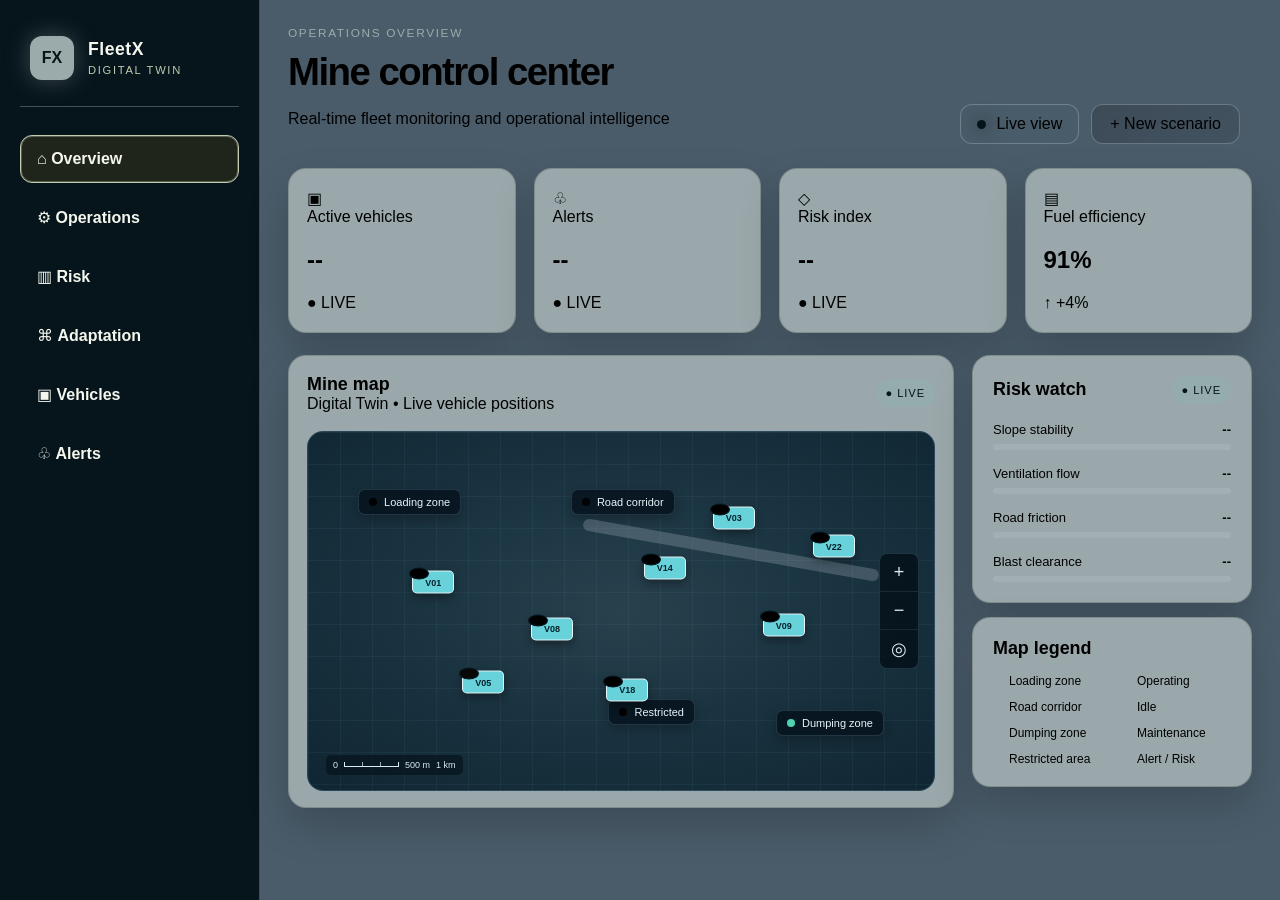
==== index.html @ a25a0de4 "Initial commit" ====
<!DOCTYPE html>
<html lang="en">

<head>
    <meta charset="UTF-8">
    <meta name="viewport" content="width=device-width, initial-scale=1.0">

    <title>FleetX | Mine Control Center</title>

    <link rel="stylesheet" href="css/style.css">
</head>

<body>

<div class="app">

    <!-- =====================================================
         SIDEBAR
    ====================================================== -->

    <aside class="sidebar">

        <div class="brand">

            <div class="logo">
                FX
            </div>

            <div class="brand-text">
                <h2>FleetX</h2>
                <span>DIGITAL TWIN</span>
            </div>

        </div>


        <nav class="sidebar-nav">

            <a href="index.html" class="nav-item active">
                <span>⌂</span>
                <strong>Overview</strong>
            </a>

            <a href="pages/operations.html" class="nav-item">
                <span>⚙</span>
                <strong>Operations</strong>
            </a>

            <a href="pages/risk.html" class="nav-item">
                <span>▥</span>
                <strong>Risk</strong>
            </a>

            <a href="pages/adaptation.html" class="nav-item">
                <span>⌘</span>
                <strong>Adaptation</strong>
            </a>

            <a href="pages/vehicles.html" class="nav-item">
                <span>▣</span>
                <strong>Vehicles</strong>
            </a>

            <a href="pages/alerts.html" class="nav-item">
                <span>♧</span>
                <strong>Alerts</strong>
            </a>

        </nav>

    </aside>


    <!-- =====================================================
         MAIN
    ====================================================== -->

    <main class="main-content">

        <!-- HEADER -->

        <header class="top-header">

            <div class="page-title">

                <div class="eyebrow">
                    OPERATIONS OVERVIEW
                </div>

                <h1>
                    Mine control center
                </h1>

                <p>
                    Real-time fleet monitoring and operational intelligence
                </p>

            </div>


            <div class="header-actions">

                <button class="live-btn">
                    <span class="live-dot"></span>
                    Live view
                </button>

                <button class="scenario-btn">
                    + New scenario
                </button>

                <div class="time-card">

                    <span class="clock-icon"></span>

                </div>

            </div>

        </header>


        <!-- =====================================================
             KPI CARDS
        ====================================================== -->

        <section class="kpi-grid">


            <!-- ACTIVE VEHICLES -->

            <div class="kpi-card">

                <div class="kpi-icon vehicle-kpi">
                    ▣
                </div>

                <div class="kpi-content">

                    <span class="kpi-label">
                        Active vehicles
                    </span>

                    <h2 id="vehicleCount">
                        --
                    </h2>

                    <span class="live-pill green">
                        ● LIVE
                    </span>

                </div>

                <div class="mini-chart vehicle-chart"></div>

            </div>


            <!-- ALERTS -->

            <div class="kpi-card">

                <div class="kpi-icon alert-kpi">
                    ♧
                </div>

                <div class="kpi-content">

                    <span class="kpi-label">
                        Alerts
                    </span>

                    <h2 id="alertCount">
                        --
                    </h2>

                    <span class="live-pill orange">
                        ● LIVE
                    </span>

                </div>

                <div class="mini-chart alert-chart"></div>

            </div>


            <!-- RISK -->

            <div class="kpi-card">

                <div class="kpi-icon risk-kpi">
                    ◇
                </div>

                <div class="kpi-content">

                    <span class="kpi-label">
                        Risk index
                    </span>

                    <h2 id="riskIndex">
                        --
                    </h2>

                    <span class="live-pill blue">
                        ● LIVE
                    </span>

                </div>

                <div class="mini-chart risk-chart"></div>

            </div>


            <!-- FUEL -->

            <div class="kpi-card">

                <div class="kpi-icon fuel-kpi">
                    ▤
                </div>

                <div class="kpi-content">

                    <span class="kpi-label">
                        Fuel efficiency
                    </span>

                    <h2>
                        91%
                    </h2>

                    <span class="fuel-change">
                        ↑ +4%
                    </span>

                </div>

                <div class="mini-chart fuel-chart"></div>

            </div>

        </section>


        <!-- =====================================================
             MAIN DASHBOARD
        ====================================================== -->

        <section class="main-dashboard">


            <!-- =================================================
                 MINE MAP
            ================================================== -->

            <div class="dashboard-card map-card">

                <div class="card-header">

                    <div>
                        <h2>Mine map</h2>
                        <span class="card-subtitle">
                            Digital Twin • Live vehicle positions
                        </span>
                    </div>

                    <span class="status-pill">
                        ● LIVE
                    </span>

                </div>


                <div class="mine-map">


                    <!-- REAL MINE IMAGE -->

                    <div class="mine-map-image"></div>


                    <!-- DARK OVERLAY -->

                    <div class="mine-map-overlay"></div>


                    <!-- LOADING ZONE -->

                    <div class="map-area loading-area">

                        <div class="area-circle"></div>

                        <div class="area-label">
                            <span></span>
                            Loading zone
                        </div>

                    </div>


                    <!-- ROAD CORRIDOR -->

                    <div class="map-area road-area">

                        <div class="road-outline"></div>

                        <div class="area-label">
                            <span></span>
                            Road corridor
                        </div>

                    </div>


                    <!-- RESTRICTED -->

                    <div class="map-area restricted-area">

                        <div class="area-circle"></div>

                        <div class="area-label">
                            <span></span>
                            Restricted
                        </div>

                    </div>


                    <!-- DUMPING -->

                    <div class="map-area dumping-area">

                        <div class="area-circle"></div>

                        <div class="area-label">
                            <span></span>
                            Dumping zone
                        </div>

                    </div>


                    <!-- =========================================
                         VEHICLES
                    ========================================== -->

                    <div class="mine-vehicle vehicle-1">
                        <span class="vehicle-status operating"></span>
                        V01
                    </div>

                    <div class="mine-vehicle vehicle-2">
                        <span class="vehicle-status danger"></span>
                        V08
                    </div>

                    <div class="mine-vehicle vehicle-3">
                        <span class="vehicle-status idle"></span>
                        V14
                    </div>

                    <div class="mine-vehicle vehicle-4">
                        <span class="vehicle-status operating"></span>
                        V03
                    </div>

                    <div class="mine-vehicle vehicle-5">
                        <span class="vehicle-status maintenance"></span>
                        V05
                    </div>

                    <div class="mine-vehicle vehicle-6">
                        <span class="vehicle-status operating"></span>
                        V09
                    </div>

                    <div class="mine-vehicle vehicle-7">
                        <span class="vehicle-status operating"></span>
                        V18
                    </div>

                    <div class="mine-vehicle vehicle-8">
                        <span class="vehicle-status danger"></span>
                        V22
                    </div>


                    <!-- MAP CONTROLS -->

                    <div class="map-controls">

                        <button>+</button>

                        <button>−</button>

                        <button>◎</button>

                    </div>


                    <!-- SCALE -->

                    <div class="map-scale">

                        <span>0</span>

                        <div class="scale-line">
                            <i></i>
                            <i></i>
                            <i></i>
                        </div>

                        <span>500 m</span>
                        <span>1 km</span>

                    </div>

                </div>

            </div>


            <!-- =================================================
                 RIGHT SIDE
            ================================================== -->

            <div class="right-column">


                <!-- RISK WATCH -->

                <div class="dashboard-card risk-watch-card">

                    <div class="card-header">

                        <h2>
                            Risk watch
                        </h2>

                        <span class="status-pill">
                            ● LIVE
                        </span>

                    </div>


                    <!-- SLOPE -->

                    <div class="risk-item">

                        <div class="risk-title">

                            <span>
                                Slope stability
                            </span>

                            <strong id="slopeValue">
                                --
                            </strong>

                        </div>

                        <div class="risk-progress">
                            <span
                                id="slopeBar"
                                class="risk-fill green-fill">
                            </span>
                        </div>

                    </div>


                    <!-- VENTILATION -->

                    <div class="risk-item">

                        <div class="risk-title">

                            <span>
                                Ventilation flow
                            </span>

                            <strong id="ventilationValue">
                                --
                            </strong>

                        </div>

                        <div class="risk-progress">
                            <span
                                id="ventilationBar"
                                class="risk-fill blue-fill">
                            </span>
                        </div>

                    </div>


                    <!-- ROAD -->

                    <div class="risk-item">

                        <div class="risk-title">

                            <span>
                                Road friction
                            </span>

                            <strong id="frictionValue">
                                --
                            </strong>

                        </div>

                        <div class="risk-progress">
                            <span
                                id="frictionBar"
                                class="risk-fill yellow-fill">
                            </span>
                        </div>

                    </div>


                    <!-- BLAST -->

                    <div class="risk-item">

                        <div class="risk-title">

                            <span>
                                Blast clearance
                            </span>

                            <strong id="blastValue">
                                --
                            </strong>

                        </div>

                        <div class="risk-progress">
                            <span
                                id="blastBar"
                                class="risk-fill green-fill">
                            </span>
                        </div>

                    </div>

                </div>


                <!-- =================================================
                     LEGEND
                ================================================== -->

                <div class="dashboard-card legend-card">

                    <div class="card-header">

                        <h2>
                            Map legend
                        </h2>

                    </div>


                    <div class="legend-grid">


                        <div class="legend-item">
                            <span class="legend-dot loading-dot"></span>
                            Loading zone
                        </div>

                        <div class="legend-item">
                            <span class="legend-dot operating-dot"></span>
                            Operating
                        </div>


                        <div class="legend-item">
                            <span class="legend-dot road-dot"></span>
                            Road corridor
                        </div>

                        <div class="legend-item">
                            <span class="legend-dot idle-dot"></span>
                            Idle
                        </div>


                        <div class="legend-item">
                            <span class="legend-dot dumping-dot"></span>
                            Dumping zone
                        </div>

                        <div class="legend-item">
                            <span class="legend-dot maintenance-dot"></span>
                            Maintenance
                        </div>


                        <div class="legend-item">
                            <span class="legend-dot restricted-dot"></span>
                            Restricted area
                        </div>

                        <div class="legend-item">
                            <span class="legend-dot danger-dot"></span>
                            Alert / Risk
                        </div>

                    </div>

                </div>

            </div>

        </section>

    </main>

</div>


<script src="js/dashboard.js"></script>

</body>
</html>
---- css/style.css ----
:root {
  --bg: #4a5c6a;
  --bg-2: #ccd0cf;
  --panel: #9BA8AB;
  --panel-soft: #9BA8AB;
  --sidebar: #06141b;
  --chart: #253745;
  --border: rgba(201, 216, 224, 0.3);
  --text: #000000;
  --muted: #9babab;
  --accent: #06141b;
  --accent-2: #4a5c6a;
  --warning: #9babab;
  --danger: #253745;
  --button: #9BA8AB;
  --shadow: rgba(0, 0, 0, 0.28);
}

* {
  box-sizing: border-box;
}

html, body {
  margin: 0;
  min-height: 100%;
  font-family: "Segoe UI", Tahoma, sans-serif;
  background: var(--bg);
  color: var(--text);
}

body {
  min-height: 100vh;
}

button, a {
  font: inherit;
}

button {
  background: var(--button);
  color: #ffffff;
  border: 1px solid var(--border);
}

.app {
  display: flex;
  min-height: 100vh;
}

.sidebar {
  width: 260px;
  background: #06141b;
  border-right: 1px solid var(--border);
  padding: 28px 20px;
}

.brand {
  display: flex;
  align-items: center;
  gap: 14px;
  padding: 8px 10px 26px;
  border-bottom: 1px solid var(--border);
}

.logo {
  width: 44px;
  height: 44px;
  border-radius: 12px;
  background: #9babab;
  display: grid;
  place-items: center;
  font-weight: 800;
  color: #06141b;
  box-shadow: 0 0 25px rgba(155, 171, 171, 0.38);
}

.brand-text h2 {
  font-size: 1.1rem;
  margin: 0;
  letter-spacing: 0.03em;
}

.brand-text span {
  color: var(--muted);
  font-size: 0.7rem;
  letter-spacing: 0.15em;
}

.sidebar-nav {
  display: flex;
  flex-direction: column;
  gap: 10px;
  padding-top: 28px;
}

.nav-item {
  display: block;
  text-decoration: none;
  color: var(--text);
  padding: 14px 16px;
  border-radius: 12px;
  background: transparent;
  border: 1px solid transparent;
  transition: 0.2s ease;
  font-weight: 500;
}

.nav-item:hover, .nav-item.active {
  background: rgba(155, 171, 171, 0.12);
  border-color: rgba(201, 216, 224, 0.24);
  box-shadow: inset 0 0 0 1px rgba(201, 216, 224, 0.12);
}

.main-content {
  flex: 1;
  padding: 26px 28px 34px;
}

.top-header {
  display: flex;
  align-items: end;
  justify-content: space-between;
  gap: 18px;
  margin-bottom: 24px;
}

.eyebrow {
  font-size: 0.74rem;
  letter-spacing: 0.14em;
  color: var(--muted);
  margin-bottom: 10px;
  text-transform: uppercase;
}

.page-title h1 {
  margin: 0;
  font-size: clamp(2rem, 3vw, 3rem);
  letter-spacing: -0.04em;
}

.header-actions {
  display: flex;
  align-items: center;
  gap: 12px;
}

.live-btn, .scenario-btn {
  border: 1px solid var(--border);
  border-radius: 12px;
  cursor: pointer;
  color: var(--text);
  transition: 0.2s ease;
}

.live-btn {
  display: inline-flex;
  align-items: center;
  gap: 10px;
  background: rgba(74, 92, 106, 0.9);
  padding: 10px 16px;
}

.live-dot {
  width: 9px;
  height: 9px;
  border-radius: 50%;
  background: var(--accent);
  box-shadow: 0 0 18px rgba(0, 0, 0, 0.7);
  display: inline-block;
}

.live-btn.active {
  background: rgba(0, 0, 0, 0.12);
  border-color: rgba(0, 0, 0, 0.35);
}

.scenario-btn {
  background: linear-gradient(135deg, rgba(0, 0, 0, 0.18), rgba(0, 0, 0, 0.1));
  padding: 10px 18px;
}

.kpi-grid {
  display: grid;
  grid-template-columns: repeat(4, minmax(180px, 1fr));
  gap: 18px;
  margin-bottom: 22px;
}

.kpi-card, .dashboard-card, .module-card {
  background: #9BA8AB;
  border: 1px solid var(--border);
  border-radius: 18px;
  box-shadow: 0 18px 40px rgba(0, 0, 0, 0.18);
}

.kpi-card {
  padding: 20px 18px;
}

.kpi-title {
  color: var(--muted);
  font-size: 0.85rem;
  margin-bottom: 14px;
}

.kpi-value-row {
  display: flex;
  align-items: center;
  justify-content: space-between;
  gap: 12px;
}

.kpi-value-row h2 {
  margin: 0;
  font-size: clamp(1.8rem, 2vw, 2.3rem);
  letter-spacing: -0.05em;
}

.change {
  border-radius: 999px;
  padding: 6px 9px;
  font-size: 0.75rem;
  font-weight: 700;
}

.change.positive {
  background: rgba(77, 215, 182, 0.12);
  color: var(--accent);
}

.change.warning {
  background: rgba(247, 185, 85, 0.14);
  color: var(--warning);
}

.change.blue {
  background: rgba(105, 183, 255, 0.12);
  color: var(--accent-2);
}

.dashboard-grid {
  display: grid;
  grid-template-columns: 1.5fr 0.85fr;
  gap: 22px;
  margin-bottom: 24px;
}

.lower-grid {
  display: grid;
  grid-template-columns: 1.15fr 0.85fr;
  gap: 22px;
  margin-bottom: 24px;
}

.dashboard-card {
  padding: 18px 18px 16px;
}

.card-header {
  display: flex;
  align-items: center;
  justify-content: space-between;
  margin-bottom: 18px;
}

.card-header h2 {
  margin: 0;
  font-size: 1.12rem;
}

.status-pill, .risk-class, .alert-count, .vehicle-count {
  display: inline-flex;
  align-items: center;
  justify-content: center;
  border-radius: 999px;
  background: rgba(77, 215, 182, 0.08);
  color: var(--accent);
  font-size: 0.7rem;
  letter-spacing: 0.08em;
  padding: 8px 10px;
}

.mine-map {
  position: relative;
  height: 300px;
  border-radius: 18px;
  overflow: hidden;
  background: linear-gradient(180deg, #0f1f2b, #0a1720);
  border: 1px solid rgba(123, 178, 211, 0.18);
}

.map-grid {
  position: absolute;
  inset: 0;
  background-image:
    linear-gradient(rgba(146, 200, 230, 0.06) 1px, transparent 1px),
    linear-gradient(90deg, rgba(146, 200, 230, 0.06) 1px, transparent 1px);
  background-size: 24px 24px;
}

.road {
  position: absolute;
  border-radius: 999px;
  background: rgba(110, 129, 146, 0.28);
  border: 1px solid rgba(153, 178, 201, 0.12);
}

.road-one {
  width: 58%;
  height: 12px;
  left: 8%;
  top: 53%;
  transform: rotate(10deg);
}

.road-two {
  width: 52%;
  height: 12px;
  right: 8%;
  top: 38%;
  transform: rotate(-12deg);
}

.road-three {
  width: 14px;
  height: 40%;
  left: 52%;
  top: 18%;
}

.map-zone {
  position: absolute;
  display: flex;
  align-items: center;
  gap: 8px;
  color: var(--muted);
  font-size: 0.72rem;
  letter-spacing: 0.05em;
  text-transform: none;
}

.zone-dot {
  width: 9px;
  height: 9px;
  border-radius: 50%;
  display: inline-block;
}

.loading {
  left: 14%;
  top: 22%;
}

.loading .zone-dot {
  background: var(--warning);
}

.corridor {
  left: 58%;
  top: 18%;
}

.corridor .zone-dot {
  background: var(--accent-2);
}

.restricted {
  left: 55%;
  top: 58%;
}

.restricted .zone-dot {
  background: var(--danger);
}

.dumping {
  right: 12%;
  bottom: 18%;
}

.dumping .zone-dot {
  background: var(--accent);
}

.map-vehicle {
  position: absolute;
  width: 42px;
  height: 22px;
  border-radius: 999px;
  background: linear-gradient(135deg, #000000, #000000);
  display: grid;
  place-items: center;
  color: #032535;
  font-size: 0.62rem;
  font-weight: 700;
  box-shadow: 0 10px 20px rgba(59, 181, 205, 0.35);
  transition: left 2s ease, top 2s ease;
}

.v1 { left: 18%; top: 40%; }
.v2 { left: 50%; top: 56%; }
.v3 { left: 62%; top: 26%; }

.risk-card {
  display: flex;
  flex-direction: column;
  justify-content: center;
}

.risk-item {
  margin-bottom: 18px;
}

.risk-item:last-child {
  margin-bottom: 0;
}

.risk-top {
  display: flex;
  justify-content: space-between;
  gap: 12px;
  margin-bottom: 10px;
  color: var(--muted);
  font-size: 0.85rem;
}

.risk {
  letter-spacing: 0.08em;
  font-size: 0.68rem;
  font-weight: 700;
}

.risk.high { color: var(--danger); }
.risk.medium { color: var(--warning); }
.risk.low { color: var(--accent); }

.progress {
  height: 10px;
  background: rgba(255, 255, 255, 0.04);
  border-radius: 999px;
  overflow: hidden;
}

.progress-bar {
  height: 100%;
  border-radius: inherit;
  background: linear-gradient(90deg, #000000, #000000, #000000);
}

.alert-row {
  display: flex;
  align-items: center;
  gap: 12px;
  padding: 14px 0;
  border-bottom: 1px solid var(--border);
}

.alert-row:last-child {
  border-bottom: none;
}

.alert-icon {
  width: 30px;
  height: 30px;
  border-radius: 10px;
  display: grid;
  place-items: center;
  font-weight: 700;
}

.high-icon {
  background: rgba(255, 95, 122, 0.14);
  color: var(--danger);
}

.medium-icon {
  background: rgba(247, 185, 85, 0.12);
  color: var(--warning);
}

.alert-info {
  display: flex;
  flex: 1;
  flex-direction: column;
  gap: 4px;
}

.alert-info strong {
  font-size: 0.96rem;
}

.alert-info span {
  color: var(--muted);
  font-size: 0.74rem;
}

.alert-level {
  font-size: 0.68rem;
  letter-spacing: 0.08em;
  font-weight: 700;
}

.high-text { color: var(--danger); }
.medium-text { color: var(--warning); }

.vehicle-stats {
  display: grid;
  grid-template-columns: repeat(3, minmax(0, 1fr));
  gap: 14px;
  margin-bottom: 18px;
}

.vehicle-stat {
  background: rgba(255, 255, 255, 0.02);
  border: 1px solid var(--border);
  border-radius: 14px;
  padding: 14px 12px;
  text-align: center;
}

.vehicle-stat strong {
  display: block;
  font-size: 1.5rem;
  margin-bottom: 6px;
}

.vehicle-stat span {
  color: var(--muted);
  font-size: 0.78rem;
}

.vehicle-distribution {
  display: flex;
  height: 12px;
  overflow: hidden;
  border-radius: 999px;
  background: rgba(255, 255, 255, 0.04);
}

.vehicle-distribution > div {
  height: 100%;
}

.operating { flex: 18; background: linear-gradient(90deg, #000000, #000000); }
.idle { flex: 4; background: linear-gradient(90deg, #000000, #000000); }
.maintenance { flex: 2; background: linear-gradient(90deg, #000000, #000000); }

.module-grid {
  display: grid;
  grid-template-columns: repeat(2, minmax(220px, 1fr));
  gap: 22px;
}

.module-card {
  display: flex;
  align-items: center;
  gap: 18px;
  padding: 20px 18px;
}

.module-icon {
  width: 54px;
  height: 54px;
  border-radius: 18px;
  background: linear-gradient(135deg, rgba(77, 215, 182, 0.18), rgba(105, 183, 255, 0.18));
  border: 1px solid var(--border);
  color: var(--text);
  display: grid;
  place-items: center;
  font-weight: 700;
  letter-spacing: 0.06em;
}

.module-info {
  flex: 1;
}

.module-info h3 {
  margin: 0 0 8px;
}

.module-info p {
  margin: 0;
  color: var(--muted);
  line-height: 1.5;
}

.module-card a {
  text-decoration: none;
  color: var(--text);
  background: rgba(105, 183, 255, 0.08);
  border: 1px solid var(--border);
  border-radius: 12px;
  padding: 10px 14px;
}

@media (max-width: 980px) {
  .app {
    flex-direction: column;
  }

  .sidebar {
    width: 100%;
  }

  .sidebar-nav {
    flex-direction: row;
    flex-wrap: wrap;
  }

  .kpi-grid, .dashboard-grid, .lower-grid, .module-grid {
    grid-template-columns: 1fr;
  }

  .top-header {
    flex-direction: column;
    align-items: flex-start;
  }
}
/* ==========================================
/* =========================================================
   SIMPLE MINE MAP - OVERVIEW PAGE
   ========================================================= */

.map-card .mine-map {
    position: relative !important;

    width: 100%;
    height: 360px;

    overflow: hidden !important;

    border-radius: 16px;

    background:
        radial-gradient(
            circle at 50% 50%,
            #304b5a 0%,
            #1d3442 45%,
            #102632 100%
        );

    border: 1px solid rgba(120, 180, 210, 0.18);
}


/* =========================================================
   GRID
   ========================================================= */

.map-card .map-grid {
    position: absolute !important;
    inset: 0 !important;

    z-index: 1;

    background-image:
        linear-gradient(
            rgba(150, 200, 225, 0.06) 1px,
            transparent 1px
        ),
        linear-gradient(
            90deg,
            rgba(150, 200, 225, 0.06) 1px,
            transparent 1px
        );

    background-size: 30px 30px;

    pointer-events: none;
}


/* =========================================================
   ROADS
   ========================================================= */

.map-card .road {
    position: absolute !important;

    z-index: 2;

    display: block !important;

    background: rgba(185, 196, 202, 0.20);

    border: 1px solid rgba(220, 230, 235, 0.12);

    border-radius: 30px;
}


/* main road */

.map-card .road-one {
    width: 72%;
    height: 14px;

    left: 5%;
    top: 48%;

    transform: rotate(10deg);
}


/* second road */

.map-card .road-two {
    width: 55%;
    height: 13px;

    right: 3%;
    top: 30%;

    transform: rotate(-16deg);
}


/* vertical road */

.map-card .road-three {
    width: 13px;
    height: 45%;

    left: 55%;
    top: 18%;
}


/* =========================================================
   ZONE LABELS
   ========================================================= */

.map-card .map-zone {
    position: absolute !important;

    z-index: 5;

    display: flex !important;

    align-items: center;

    gap: 7px;

    padding: 6px 9px;

    color: #eaf5fb;

    font-size: 12px;

    line-height: 1;

    background: rgba(6, 20, 29, 0.82);

    border: 1px solid rgba(140, 190, 215, 0.16);

    border-radius: 7px;

    white-space: nowrap;

    box-sizing: border-box;
}


/* Loading */

.map-card .loading {
    left: 8% !important;
    top: 15% !important;
}


/* Road corridor */

.map-card .corridor {
    left: 48% !important;
    top: 13% !important;
}


/* Restricted */

.map-card .restricted {
    left: 48% !important;
    top: 67% !important;
}


/* Dumping */

.map-card .dumping {
    right: 7% !important;
    bottom: 12% !important;
}


/* =========================================================
   ZONE DOTS
   ========================================================= */

.map-card .zone-dot {
    display: block !important;

    width: 8px !important;
    height: 8px !important;

    min-width: 8px;

    border-radius: 50%;
}


/* yellow */

.map-card .loading .zone-dot {
    background: #000000 !important;
}


/* blue */

.map-card .corridor .zone-dot {
    background: #000000 !important;
}


/* red */

.map-card .restricted .zone-dot {
    background: #000000 !important;
}


/* green */

.map-card .dumping .zone-dot {
    background: #000000!important;
}


/* =========================================================
   VEHICLES
   ========================================================= */

.map-card .map-vehicle {
    position: absolute !important;

    z-index: 8;

    width: 42px;
    height: 22px;

    display: flex !important;

    align-items: center;
    justify-content: center;

    padding: 0;

    color: #06212d;

    font-size: 10px;

    font-weight: 800;

    background: #000000;

    border: 1px solid rgba(255,255,255,0.75);

    border-radius: 5px;

    box-shadow: 0 4px 12px rgba(0,0,0,0.35);

    transform: translate(-50%, -50%);

    box-sizing: border-box;
}


/* vehicle positions */

.map-card .v1 {
    left: 20% !important;
    top: 42% !important;
}

.map-card .v2 {
    left: 44% !important;
    top: 57% !important;
}

.map-card .v3 {
    left: 67% !important;
    top: 34% !important;
}


/* =========================================================
   MAP HOVER
   ========================================================= */

.map-card .map-vehicle:hover {
    transform: translate(-50%, -50%) scale(1.08);

    box-shadow:
        0 0 0 3px rgba(105, 213, 220, 0.15),
        0 6px 16px rgba(0,0,0,0.4);
}


/* =========================================================
   MOBILE
   ========================================================= */

@media (max-width: 700px) {

    .map-card .mine-map {
        height: 300px;
    }

    .map-card .map-zone {
        font-size: 10px;
        padding: 5px 7px;
    }

    .map-card .map-vehicle {
        width: 38px;
        height: 20px;
        font-size: 9px;
    }
}
/* =========================================================
   MINEGUARD OVERVIEW - SIMPLE MINE MAP
   Works with current index.html
   ========================================================= */

.map-card .mine-map {
    position: relative !important;
    width: 100% !important;
    height: 360px !important;

    overflow: hidden !important;
    border-radius: 16px !important;

    background:
        radial-gradient(
            ellipse at center,
            #304b58 0%,
            #203b49 45%,
            #122a37 100%
        ) !important;

    border: 1px solid rgba(120,180,210,0.20) !important;
}


/* =========================================================
   IMAGE
   Hide the broken image for now
   ========================================================= */

.map-card .mine-map-image {
    display: none !important;
}


/* =========================================================
   DARK MAP OVERLAY
   ========================================================= */

.map-card .mine-map-overlay {
    position: absolute !important;
    inset: 0 !important;

    z-index: 2 !important;

    background:
        linear-gradient(
            rgba(8,25,35,0.15),
            rgba(8,25,35,0.25)
        ) !important;

    pointer-events: none !important;
}


/* =========================================================
   SIMPLE GRID
   ========================================================= */

.map-card .mine-map::before {
    content: "" !important;

    position: absolute !important;
    inset: 0 !important;

    z-index: 3 !important;

    background-image:
        linear-gradient(
            rgba(150,200,220,0.055) 1px,
            transparent 1px
        ),
        linear-gradient(
            90deg,
            rgba(150,200,220,0.055) 1px,
            transparent 1px
        ) !important;

    background-size: 32px 32px !important;

    pointer-events: none !important;
}


/* =========================================================
   MAP AREAS
   ========================================================= */

.map-card .map-area {
    position: absolute !important;

    z-index: 10 !important;

    pointer-events: none !important;
}


/* =========================================================
   AREA LABEL
   ========================================================= */

.map-card .area-label {
    display: flex !important;

    align-items: center !important;
    gap: 7px !important;

    padding: 6px 10px !important;

    color: #e8f4fa !important;

    background: rgba(5,18,27,0.82) !important;

    border: 1px solid rgba(150,200,220,0.18) !important;

    border-radius: 7px !important;

    font-size: 11px !important;
    font-weight: 500 !important;

    white-space: nowrap !important;

    box-shadow: 0 4px 12px rgba(0,0,0,0.25) !important;
}


/* small dot */

.map-card .area-label span {
    display: block !important;

    width: 8px !important;
    height: 8px !important;

    min-width: 8px !important;

    border-radius: 50% !important;
}


/* =========================================================
   LOADING ZONE
   ========================================================= */

.map-card .loading-area {
    left: 8% !important;
    top: 16% !important;
}

.map-card .loading-area .area-label span {
    background: #000000 !important;
}


/* circle */

.map-card .loading-area .area-circle {
    display: none !important;
}


/* =========================================================
   ROAD CORRIDOR
   ========================================================= */

.map-card .road-area {
    left: 42% !important;
    top: 16% !important;
}

.map-card .road-area .area-label span {
    background: #030303 !important;
}


/* simple road */

.map-card .road-outline {
    position: absolute !important;

    width: 300px !important;
    height: 12px !important;

    left: 10px !important;
    top: 55px !important;

    background: rgba(210,220,225,0.22) !important;

    border-radius: 20px !important;

    transform: rotate(10deg) !important;
}


/* =========================================================
   RESTRICTED
   ========================================================= */

.map-card .restricted-area {
    left: 48% !important;
    bottom: 18% !important;
}

.map-card .restricted-area .area-label span {
    background: #000000 !important;
}

.map-card .restricted-area .area-circle {
    display: none !important;
}


/* =========================================================
   DUMPING
   ========================================================= */

.map-card .dumping-area {
    right: 8% !important;
    bottom: 15% !important;
}

.map-card .dumping-area .area-label span {
    background: #4fd2ae !important;
}

.map-card .dumping-area .area-circle {
    display: none !important;
}


/* =========================================================
   VEHICLES
   ========================================================= */

.map-card .mine-vehicle {
    position: absolute !important;

    z-index: 20 !important;

    display: flex !important;

    align-items: center !important;
    justify-content: center !important;

    width: 42px !important;
    height: 23px !important;

    padding: 0 !important;
    margin: 0 !important;

    background: #67d2da !important;

    color: #06212a !important;

    border: 1px solid rgba(255,255,255,0.8) !important;

    border-radius: 5px !important;

    font-size: 9px !important;
    font-weight: 800 !important;

    box-sizing: border-box !important;

    box-shadow:
        0 4px 10px rgba(0,0,0,0.35) !important;

    transform: translate(-50%, -50%) !important;
}


/* =========================================================
   VEHICLE STATUS DOT
   ========================================================= */

.map-card .vehicle-status {
    position: absolute !important;

    width: 7px !important;
    height: 7px !important;

    left: -4px !important;
    top: -4px !important;

    border-radius: 50% !important;

    border: 1px solid #071923 !important;
}


/* operating */

.map-card .vehicle-status.operating {
    background: #000000 !important;
}


/* idle */

.map-card .vehicle-status.idle {
    background: #000000 !important;
}


/* maintenance */

.map-card .vehicle-status.maintenance {
    background: #080808 !important;
}


/* danger */

.map-card .vehicle-status.danger {
    background: #000000 !important;
}


/* =========================================================
   VEHICLE POSITIONS
   ========================================================= */

.map-card .vehicle-1 {
    left: 20% !important;
    top: 42% !important;
}

.map-card .vehicle-2 {
    left: 39% !important;
    top: 55% !important;
}

.map-card .vehicle-3 {
    left: 57% !important;
    top: 38% !important;
}

.map-card .vehicle-4 {
    left: 68% !important;
    top: 24% !important;
}

.map-card .vehicle-5 {
    left: 28% !important;
    top: 70% !important;
}

.map-card .vehicle-6 {
    left: 76% !important;
    top: 54% !important;
}

.map-card .vehicle-7 {
    left: 51% !important;
    top: 72% !important;
}

.map-card .vehicle-8 {
    left: 84% !important;
    top: 32% !important;
}


/* =========================================================
   MAP CONTROLS
   ========================================================= */

.map-card .map-controls {
    position: absolute !important;

    right: 15px !important;
    top: 50% !important;

    transform: translateY(-50%) !important;

    z-index: 50 !important;

    display: flex !important;
    flex-direction: column !important;

    overflow: hidden !important;

    border-radius: 8px !important;

    background: rgba(5,18,27,0.88) !important;

    border: 1px solid rgba(150,200,220,0.18) !important;
}


.map-card .map-controls button {
    width: 38px !important;
    height: 38px !important;

    padding: 0 !important;

    background: transparent !important;

    color: #dcecf5 !important;

    border: 0 !important;
    border-bottom: 1px solid rgba(150,200,220,0.12) !important;

    font-size: 18px !important;

    cursor: pointer !important;
}


.map-card .map-controls button:last-child {
    border-bottom: 0 !important;
}


.map-card .map-controls button:hover {
    background: rgba(80,170,220,0.15) !important;
}


/* =========================================================
   SCALE
   ========================================================= */

.map-card .map-scale {
    position: absolute !important;

    left: 18px !important;
    bottom: 15px !important;

    z-index: 40 !important;

    display: flex !important;

    align-items: center !important;
    gap: 6px !important;

    color: #dcecf5 !important;

    font-size: 9px !important;

    background: rgba(5,18,27,0.65) !important;

    padding: 5px 7px !important;

    border-radius: 5px !important;
}


.map-card .scale-line {
    display: flex !important;

    width: 55px !important;
    height: 5px !important;

    border-left: 1px solid #dcecf5 !important;
    border-right: 1px solid #dcecf5 !important;
    border-bottom: 1px solid #dcecf5 !important;
}


.map-card .scale-line i {
    flex: 1 !important;

    border-right: 1px solid rgba(220,236,245,0.7) !important;
}


.map-card .scale-line i:last-child {
    border-right: 0 !important;
}
/* =========================================================
   OVERVIEW PAGE - PROPER MAIN DASHBOARD LAYOUT
   ========================================================= */

.main-dashboard {
    display: grid !important;

    grid-template-columns: minmax(0, 2.15fr) minmax(280px, 0.85fr) !important;

    gap: 18px !important;

    align-items: start !important;

    width: 100% !important;
}


/* =========================================================
   MINE MAP
   ========================================================= */

.map-card {
    width: 100% !important;
    min-width: 0 !important;
}

.map-card .mine-map {
    height: 360px !important;
}


/* =========================================================
   RIGHT COLUMN
   ========================================================= */

.right-column {
    display: flex !important;

    flex-direction: column !important;

    gap: 14px !important;

    width: 100% !important;

    min-width: 0 !important;
}


/* =========================================================
   RISK WATCH
   ========================================================= */

.risk-watch-card {
    width: 100% !important;

    padding: 20px !important;

    box-sizing: border-box !important;
}


.risk-watch-card .card-header {
    margin-bottom: 18px !important;
}


.risk-watch-card .risk-item {
    margin-bottom: 16px !important;
}


.risk-watch-card .risk-item:last-child {
    margin-bottom: 0 !important;
}


.risk-watch-card .risk-title {
    display: flex !important;

    align-items: center !important;

    justify-content: space-between !important;

    margin-bottom: 7px !important;
}


.risk-watch-card .risk-title span {
    font-size: 13px !important;
}


.risk-watch-card .risk-title strong {
    font-size: 13px !important;
}


.risk-watch-card .risk-progress {
    width: 100% !important;

    height: 6px !important;

    overflow: hidden !important;

    border-radius: 10px !important;

    background: rgba(255,255,255,0.08) !important;
}


.risk-watch-card .risk-fill {
    display: block !important;

    height: 100% !important;

    border-radius: 10px !important;
}


/* =========================================================
   MAP LEGEND
   ========================================================= */

.legend-card {
    width: 100% !important;

    padding: 20px !important;

    box-sizing: border-box !important;
}


.legend-card .card-header {
    margin-bottom: 15px !important;
}


.legend-grid {
    display: grid !important;

    grid-template-columns: 1fr 1fr !important;

    column-gap: 18px !important;

    row-gap: 12px !important;

    width: 100% !important;
}


.legend-item {
    display: flex !important;

    align-items: center !important;

    gap: 8px !important;

    min-width: 0 !important;

    font-size: 12px !important;

    white-space: nowrap !important;
}


.legend-dot {
    width: 8px !important;
    height: 8px !important;

    min-width: 8px !important;

    border-radius: 50% !important;
}


/* =========================================================
   STATUS PILL
   ========================================================= */

.right-column .status-pill {
    flex-shrink: 0 !important;
}


/* =========================================================
   RESPONSIVE
   ========================================================= */

@media (max-width: 1000px) {

    .main-dashboard {
        grid-template-columns: 1fr !important;
    }

    .right-column {
        display: grid !important;

        grid-template-columns: 1fr 1fr !important;

        gap: 14px !important;
    }
}


@media (max-width: 650px) {

    .right-column {
        display: flex !important;

        flex-direction: column !important;
    }

    .legend-grid {
        grid-template-columns: 1fr 1fr !important;
    }
}
/* =========================================================
   FLEETX VEHICLES PAGE
   TELEMETRY CARD LAYOUT
   ========================================================= */

.vehicle-grid {
    display: grid !important;

    grid-template-columns: repeat(3, minmax(0, 1fr)) !important;

    gap: 16px !important;

    width: 100% !important;

    margin-top: 20px !important;
}


/* =========================================================
   VEHICLE CARD
   ========================================================= */

.vehicle-card {
    position: relative !important;

    min-width: 0 !important;

    padding: 18px !important;

    background: linear-gradient(
        145deg,
        #0b202c,
        #091b26
    ) !important;

    border: 1px solid rgba(100,170,205,0.18) !important;

    border-radius: 14px !important;

    box-sizing: border-box !important;

    transition:
        transform 0.2s ease,
        border-color 0.2s ease,
        box-shadow 0.2s ease !important;
}


.vehicle-card:hover {
    transform: translateY(-2px) !important;

    border-color: rgba(100,190,225,0.35) !important;

    box-shadow:
        0 10px 25px rgba(0,0,0,0.22) !important;
}


/* =========================================================
   CARD HEADER
   ========================================================= */

.vehicle-card-header {
    display: flex !important;

    align-items: center !important;

    justify-content: space-between !important;

    gap: 12px !important;

    margin-bottom: 14px !important;
}


.vehicle-id {
    font-size: 18px !important;

    font-weight: 700 !important;

    color: #f2f8fb !important;

    letter-spacing: 0.3px !important;
}


/* =========================================================
   STATUS
   ========================================================= */

.vehicle-status {
    display: inline-flex !important;

    align-items: center !important;

    gap: 6px !important;

    padding: 5px 9px !important;

    border-radius: 20px !important;

    font-size: 10px !important;

    font-weight: 600 !important;

    white-space: nowrap !important;
}


.status-dot {
    width: 7px !important;
    height: 7px !important;

    min-width: 7px !important;

    border-radius: 50% !important;
}


/* operating */

.vehicle-status.operating {
    color: #000000 !important;

    background: rgba(79,210,174,0.10) !important;
}

.vehicle-status.operating .status-dot {
    background: #000000 !important;

    box-shadow: 0 0 7px rgba(79,210,174,0.6) !important;
}


/* idle */

.vehicle-status.idle {
    color: #080807 !important;

    background: rgba(245,189,85,0.10) !important;
}

.vehicle-status.idle .status-dot {
    background: #070605 !important;
}


/* maintenance */

.vehicle-status.maintenance {
    color: #6ab8f0 !important;

    background: rgba(106,184,240,0.10) !important;
}

.vehicle-status.maintenance .status-dot {
    background: #6ab8f0 !important;
}


/* unknown */

.vehicle-status.unknown {
    color: #aabac4 !important;

    background: rgba(170,186,196,0.08) !important;
}

.vehicle-status.unknown .status-dot {
    background: #aabac4 !important;
}


/* =========================================================
   DIVIDER
   ========================================================= */

.vehicle-divider {
    width: 100% !important;

    height: 1px !important;

    margin-bottom: 15px !important;

    background: rgba(130,180,205,0.10) !important;
}


/* =========================================================
   TELEMETRY GRID
   ========================================================= */

.vehicle-metrics {
    display: grid !important;

    grid-template-columns: 1fr 1fr !important;

    gap: 10px !important;

    width: 100% !important;
}


.vehicle-metric {
    display: flex !important;

    flex-direction: column !important;

    gap: 5px !important;

    padding: 11px !important;

    background: rgba(255,255,255,0.025) !important;

    border: 1px solid rgba(130,180,205,0.08) !important;

    border-radius: 9px !important;

    box-sizing: border-box !important;
}


.vehicle-metric span {
    color: #829ba9 !important;

    font-size: 10px !important;

    font-weight: 500 !important;
}


.vehicle-metric strong {
    color: #eaf5fa !important;

    font-size: 15px !important;

    font-weight: 700 !important;
}


/* =========================================================
   VEHICLE HEALTH
   ========================================================= */

.vehicle-health {
    display: flex !important;

    align-items: center !important;

    justify-content: space-between !important;

    margin-top: 14px !important;

    padding-top: 12px !important;

    border-top: 1px solid rgba(130,180,205,0.10) !important;
}


.vehicle-health span {
    color: #829ba9 !important;

    font-size: 10px !important;
}


.vehicle-health strong {
    color: #4fd2ae !important;

    font-size: 10px !important;

    letter-spacing: 0.5px !important;
}


/* =========================================================
   LOADING
   ========================================================= */

.vehicle-loading {
    grid-column: 1 / -1 !important;

    padding: 40px !important;

    text-align: center !important;

    color: #8fa8b6 !important;

    background: #0b202c !important;

    border: 1px solid rgba(100,170,205,0.15) !important;

    border-radius: 14px !important;
}


/* =========================================================
   RESPONSIVE
   ========================================================= */

@media (max-width: 1100px) {

    .vehicle-grid {
        grid-template-columns: repeat(2, minmax(0, 1fr)) !important;
    }
}


@media (max-width: 650px) {

    .vehicle-grid {
        grid-template-columns: 1fr !important;
    }
}

/* =========================================================
   GLOBAL OLIVE THEME
   ========================================================= */

.sidebar {
  color: #f4f7ed;
}

.sidebar .brand-text h2,
.sidebar .nav-item {
  color: #f4f7ed;
}

.sidebar .brand-text span {
  color: #c0cbaf;
}

.sidebar .nav-item:hover,
.sidebar .nav-item.active {
  background: #20251c;
  border-color: #c0cbaf;
  box-shadow: inset 0 0 0 1px rgba(192, 203, 175, 0.35);
}

.kpi-card,
.dashboard-card,
.module-card,
.vehicle-card {
  background: var(--panel);
  border-color: rgba(23, 32, 20, 0.2);
}

.mini-chart,
.chart,
.chart-container {
  background: #c0cbaf;
}

.simulation-progress {
  height: 10px;
  background: #2b2f24;
  border-radius: 999px;
  overflow: hidden;
}

.simulation-progress-bar {
  height: 100%;
  border-radius: 999px;
}

.simulation-progress-bar.low {
  background: #010a09 !important;
}

.simulation-progress-bar.medium {
  background: #030302 !important;
}

.simulation-progress-bar.high {
  background: #0c0808 !important;
}

.simulation-progress-bar.low,
.simulation-progress-bar.medium,
.simulation-progress-bar.high {
  background: #41472d !important;
}

.risk-progress-single {
  height: 10px;
  background: #3a3f2b;
  border-radius: 999px;
  overflow: hidden;
}

.risk-progress-single-bar {
  height: 100%;
  background: #39412e !important;
  border-radius: 999px;
}
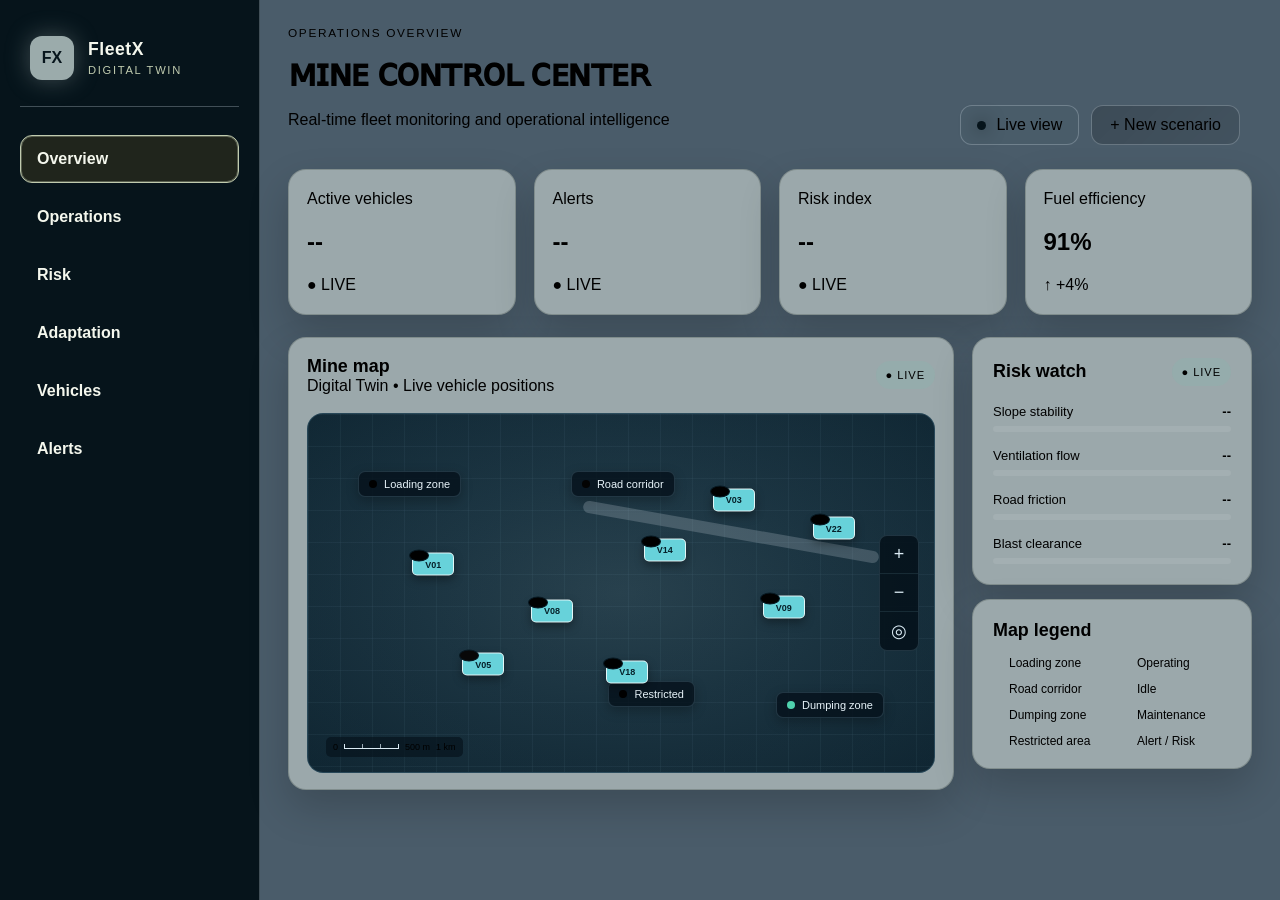
==== commit 26fedc18: "Update MineGuard project" ====
--- a/index.html
+++ b/index.html
@@ -5,7 +5,7 @@
     <meta charset="UTF-8">
     <meta name="viewport" content="width=device-width, initial-scale=1.0">
 
-    <title>FleetX | Mine Control Center</title>
+    <title>FleetX | ᴍɪɴᴇ ᴄᴏɴᴛʀᴏʟ ᴄᴇɴᴛᴇʀ</title>
 
     <link rel="stylesheet" href="css/style.css">
 </head>
@@ -37,32 +37,32 @@
         <nav class="sidebar-nav">
 
             <a href="index.html" class="nav-item active">
-                <span>⌂</span>
+                <span></span>
                 <strong>Overview</strong>
             </a>
 
             <a href="pages/operations.html" class="nav-item">
-                <span>⚙</span>
+                <span></span>
                 <strong>Operations</strong>
             </a>
 
             <a href="pages/risk.html" class="nav-item">
-                <span>▥</span>
+                <span></span>
                 <strong>Risk</strong>
             </a>
 
             <a href="pages/adaptation.html" class="nav-item">
-                <span>⌘</span>
+                <span></span>
                 <strong>Adaptation</strong>
             </a>
 
             <a href="pages/vehicles.html" class="nav-item">
-                <span>▣</span>
+                <span></span>
                 <strong>Vehicles</strong>
             </a>
 
             <a href="pages/alerts.html" class="nav-item">
-                <span>♧</span>
+                <span></span>
                 <strong>Alerts</strong>
             </a>
 
@@ -88,7 +88,7 @@
                 </div>
 
                 <h1>
-                    Mine control center
+                   ᴍɪɴᴇ ᴄᴏɴᴛʀᴏʟ ᴄᴇɴᴛᴇʀ
                 </h1>
 
                 <p>
@@ -132,7 +132,7 @@
             <div class="kpi-card">
 
                 <div class="kpi-icon vehicle-kpi">
-                    ▣
+                    
                 </div>
 
                 <div class="kpi-content">
@@ -161,7 +161,7 @@
             <div class="kpi-card">
 
                 <div class="kpi-icon alert-kpi">
-                    ♧
+                    
                 </div>
 
                 <div class="kpi-content">
@@ -190,7 +190,7 @@
             <div class="kpi-card">
 
                 <div class="kpi-icon risk-kpi">
-                    ◇
+                    
                 </div>
 
                 <div class="kpi-content">
@@ -219,7 +219,7 @@
             <div class="kpi-card">
 
                 <div class="kpi-icon fuel-kpi">
-                    ▤
+                    
                 </div>
 
                 <div class="kpi-content">
--- a/css/style.css
+++ b/css/style.css
@@ -390,7 +390,7 @@
   background: linear-gradient(135deg, #000000, #000000);
   display: grid;
   place-items: center;
-  color: #032535;
+  color: #f2f4f5;
   font-size: 0.62rem;
   font-weight: 700;
   box-shadow: 0 10px 20px rgba(59, 181, 205, 0.35);
@@ -635,12 +635,12 @@
     background:
         radial-gradient(
             circle at 50% 50%,
-            #304b5a 0%,
-            #1d3442 45%,
-            #102632 100%
+            #dce0e2 0%,
+            #f4f4f5 45%,
+            #e5e9eb 100%
         );
 
-    border: 1px solid rgba(120, 180, 210, 0.18);
+    border: 1px solid rgba(140, 149, 153, 0.18);
 }
 
 
@@ -682,7 +682,7 @@
 
     display: block !important;
 
-    background: rgba(185, 196, 202, 0.20);
+    background: rgba(229, 232, 235, 0.2);
 
     border: 1px solid rgba(220, 230, 235, 0.12);
 
@@ -752,7 +752,7 @@
 
     background: rgba(6, 20, 29, 0.82);
 
-    border: 1px solid rgba(140, 190, 215, 0.16);
+    border: 1px solid #e3e7e729;
 
     border-radius: 7px;
 
@@ -813,28 +813,28 @@
 /* yellow */
 
 .map-card .loading .zone-dot {
-    background: #000000 !important;
+    background: #f8f5f5 !important;
 }
 
 
 /* blue */
 
 .map-card .corridor .zone-dot {
-    background: #000000 !important;
+    background: #fcf6f6 !important;
 }
 
 
 /* red */
 
 .map-card .restricted .zone-dot {
-    background: #000000 !important;
+    background: #eeeaea !important;
 }
 
 
 /* green */
 
 .map-card .dumping .zone-dot {
-    background: #000000!important;
+    background: #eeecec!important;
 }
 
 
@@ -863,7 +863,7 @@
 
     font-weight: 800;
 
-    background: #000000;
+    background: #ebe3e3;
 
     border: 1px solid rgba(255,255,255,0.75);
 
@@ -1742,7 +1742,7 @@
 }
 
 .vehicle-status.operating .status-dot {
-    background: #000000 !important;
+    background: #e9e5e5 !important;
 
     box-shadow: 0 0 7px rgba(79,210,174,0.6) !important;
 }
@@ -1751,7 +1751,7 @@
 /* idle */
 
 .vehicle-status.idle {
-    color: #080807 !important;
+    color: #f1f1ed !important;
 
     background: rgba(245,189,85,0.10) !important;
 }
@@ -1764,13 +1764,13 @@
 /* maintenance */
 
 .vehicle-status.maintenance {
-    color: #6ab8f0 !important;
+    color: #f3f5f7 !important;
 
     background: rgba(106,184,240,0.10) !important;
 }
 
 .vehicle-status.maintenance .status-dot {
-    background: #6ab8f0 !important;
+    background: #f3f5f7 !important;
 }
 
 
@@ -1837,7 +1837,7 @@
 
 
 .vehicle-metric span {
-    color: #829ba9 !important;
+    color: #eff3f5 !important;
 
     font-size: 10px !important;
 
@@ -1881,7 +1881,7 @@
 
 
 .vehicle-health strong {
-    color: #4fd2ae !important;
+    color: #e7eeec !important;
 
     font-size: 10px !important;
 
@@ -2009,3 +2009,96 @@
   background: #39412e !important;
   border-radius: 999px;
 }
+/* ================================
+   FLEETX MAIN CONTENT TEXT
+   ================================ */
+
+.main-content {
+    color: #000;
+}
+
+.main-content h1,
+.main-content h2,
+.main-content h3,
+.main-content h4,
+.main-content h5,
+.main-content h6,
+.main-content p,
+.main-content span,
+.main-content label,
+.main-content div,
+.main-content td,
+.main-content th,
+.main-content li {
+    color: #000;
+}
+
+/* Recharts */
+.main-content .recharts-text {
+    fill: #000 !important;
+}
+
+.main-content .recharts-cartesian-axis-tick-value {
+    fill: #000 !important;
+}
+
+.main-content .recharts-legend-item-text {
+    color: #000 !important;
+}
+.change.warning {
+    background:  rgba(30, 136, 229, 0.12)!important;
+    color: #0b0c0c !important;
+}
+/* ==========================================
+   OPERATIONS PAGE - SHIFT PERFORMANCE MAP
+   ========================================== */
+
+.dashboard-grid .mine-map {
+    background:
+        radial-gradient(
+            ellipse at center,
+            #294B5C 0%,
+            #1D3949 45%,
+            #102B38 100%
+        ) !important;
+
+    border: 1px solid rgba(120, 180, 210, 0.25) !important;
+}
+
+.dashboard-grid .map-grid {
+    background-image:
+        linear-gradient(
+            rgba(150, 200, 225, 0.07) 1px,
+            transparent 1px
+        ),
+        linear-gradient(
+            90deg,
+            rgba(150, 200, 225, 0.07) 1px,
+            transparent 1px
+        ) !important;
+}
+
+.dashboard-grid .road {
+    background: rgba(120, 170, 195, 0.30) !important;
+    border-color: rgba(180, 215, 230, 0.18) !important;
+}
+
+.dashboard-grid .map-vehicle {
+    background: #1E88E5 !important;
+    color: #fffafa !important;
+}
+/* Operations map - dark black text */
+.dashboard-grid .map-zone {
+    color: #000000 !important;
+}
+
+.dashboard-grid .map-vehicle {
+    color: #000000 !important;
+}
+.dashboard-grid .map-zone {
+    color: #ebe8e8 !important;
+}
+
+.dashboard-grid .map-zone .zone-dot {
+    background: #000000 !important;
+}
